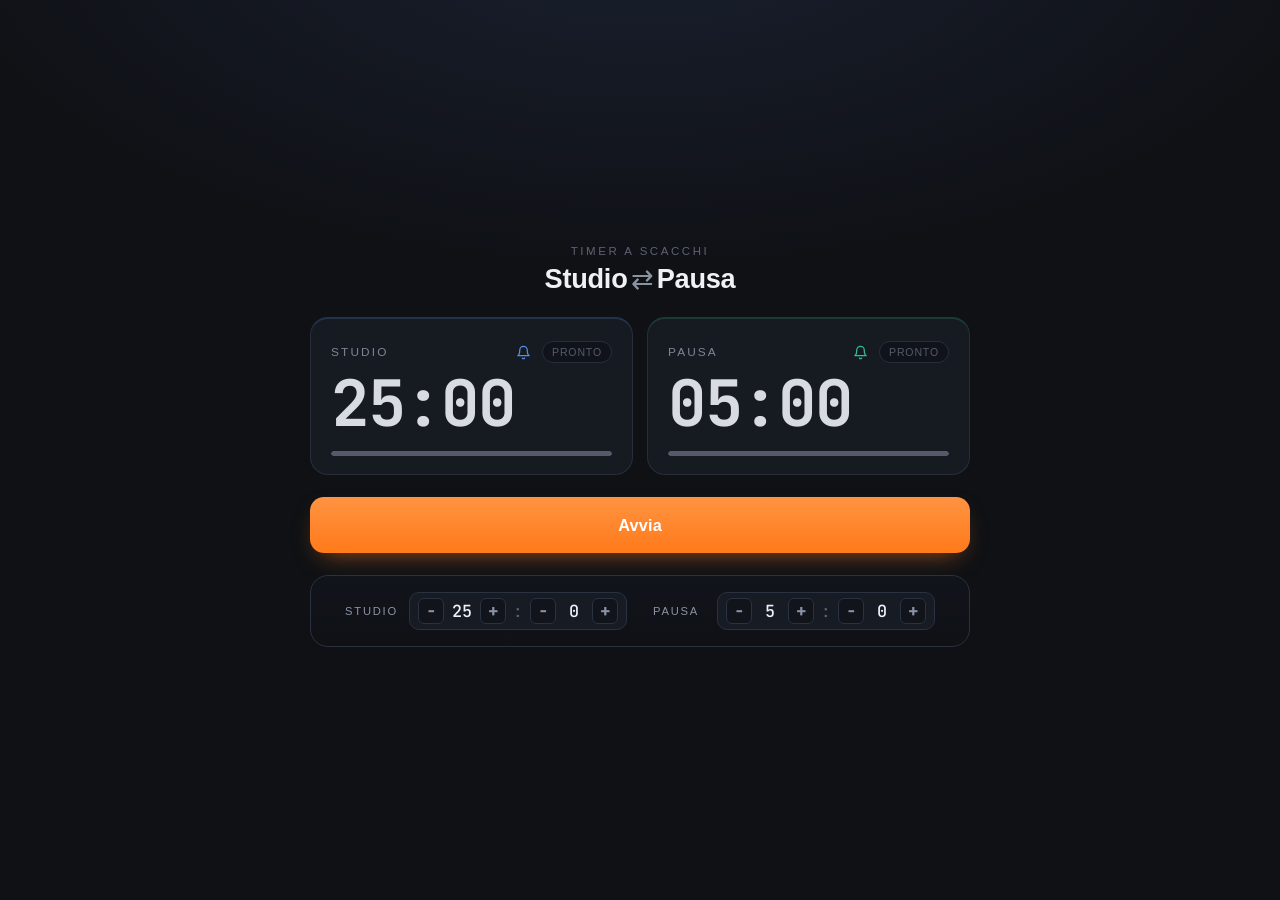
==== pomodoro-scacchi.html @ d4e9dc2d "Remove settings toggle button and related functionality from the Pomodoro timer" ====
<!DOCTYPE html>
<html lang="it">
<head>
<meta charset="UTF-8">
<meta name="viewport" content="width=device-width, initial-scale=1.0, viewport-fit=cover">
<title>Studio ⇄ Pausa — timer a scacchi</title>
<link rel="preconnect" href="https://fonts.googleapis.com">
<link rel="preconnect" href="https://fonts.gstatic.com" crossorigin>
<link href="https://fonts.googleapis.com/css2?family=JetBrains+Mono:wght@500;700&display=swap" rel="stylesheet">
<style>
  :root{
    --bg:#0f1115;
    --bg2:#11141b;
    --surface:#171b23;
    --surface-2:#1e2430;
    --line:#2a3140;
    --text:#eef1f6;
    --muted:#8b93a3;
    --faint:#5c6373;
    --study:#5b9dff;
    --study-glow:rgba(91,157,255,.30);
    --break:#33d39a;
    --break-glow:rgba(51,211,154,.28);
    --orange:#ff7a1a;
    --orange-2:#ff9342;
    --orange-press:#e5680a;
    --red:#ff4d52;
    --red-2:#ff7378;
    --radius:18px;
    --mono:"JetBrains Mono",ui-monospace,SFMono-Regular,Menlo,Consolas,monospace;
    --sans:-apple-system,BlinkMacSystemFont,"Segoe UI",Roboto,Helvetica,Arial,sans-serif;
  }

  *{box-sizing:border-box;}
  html,body{height:100%;}
  body{
    margin:0;
    font-family:var(--sans);
    color:var(--text);
    background:
      radial-gradient(1200px 600px at 50% -10%, #1a2030 0%, transparent 60%),
      var(--bg);
    -webkit-font-smoothing:antialiased;
    display:flex;
    justify-content:center;
    padding:max(20px,env(safe-area-inset-top)) 18px calc(28px + env(safe-area-inset-bottom));
  }

  .wrap{
    width:100%;
    max-width:660px;
    margin:auto;
    display:flex;
    flex-direction:column;
    gap:22px;
  }

  /* ---- header ---- */
  header{text-align:center;}
  .eyebrow{
    font-size:.72rem;
    letter-spacing:.22em;
    text-transform:uppercase;
    color:var(--faint);
    margin:0 0 6px;
  }
  h1{
    margin:0;
    font-size:clamp(1.35rem,5vw,1.7rem);
    font-weight:700;
    letter-spacing:-.01em;
  }
  h1 .swap{color:var(--muted);font-weight:500;padding:0 .12em;}

  /* ---- timer cards ---- */
  .cards{
    display:grid;
    grid-template-columns:repeat(auto-fit,minmax(225px,1fr));
    gap:14px;
  }
  .card{
    position:relative;
    background:var(--surface);
    border:1px solid var(--line);
    border-radius:var(--radius);
    padding:22px 20px 18px;
    overflow:hidden;
    transition:border-color .25s, background .25s, box-shadow .35s, opacity .25s, transform .25s;
  }
  .card .top{
    display:flex;
    align-items:center;
    justify-content:space-between;
    margin-bottom:8px;
  }
  .card .name{
    font-size:.74rem;
    letter-spacing:.18em;
    text-transform:uppercase;
    color:var(--muted);
  }
  .pill{
    font-size:.66rem;
    letter-spacing:.08em;
    text-transform:uppercase;
    padding:4px 9px;
    border-radius:999px;
    color:var(--faint);
    border:1px solid var(--line);
    background:var(--bg2);
    white-space:nowrap;
  }
  .time{
    font-family:var(--mono);
    font-weight:700;
    font-size:clamp(2.9rem,13vw,4rem);
    line-height:1;
    letter-spacing:-.02em;
    color:var(--text);
    font-variant-numeric:tabular-nums;
    transition:color .25s;
  }
  .bar{
    margin-top:16px;
    height:5px;
    border-radius:999px;
    background:var(--bg2);
    overflow:hidden;
  }
  .bar > i{
    display:block;
    height:100%;
    width:100%;
    border-radius:999px;
    background:var(--faint);
    transition:width .25s linear, background .25s;
  }

  /* study / break identity */
  .card[data-t="study"]{border-top:2px solid rgba(91,157,255,.22);}
  .card[data-t="break"]{border-top:2px solid rgba(51,211,154,.20);}
  .card[data-t="study"] .dot-c{background:var(--study);}
  .card[data-t="break"] .dot-c{background:var(--break);}

  /* active state */
  .card.active{background:var(--surface-2);}
  .card[data-t="study"].active{
    border-color:var(--study);
    box-shadow:0 0 0 1px var(--study), 0 14px 40px -12px var(--study-glow);
  }
  .card[data-t="break"].active{
    border-color:var(--break);
    box-shadow:0 0 0 1px var(--break), 0 14px 40px -12px var(--break-glow);
  }
  .card[data-t="study"].active .time{color:#bcd6ff;}
  .card[data-t="break"].active .time{color:#a9f0d6;}
  .card[data-t="study"].active .bar > i{background:var(--study);}
  .card[data-t="break"].active .bar > i{background:var(--break);}
  .card[data-t="study"].active .pill{color:#bcd6ff;border-color:var(--study);background:transparent;}
  .card[data-t="break"].active .pill{color:#a9f0d6;border-color:var(--break);background:transparent;}
  .card.active{animation:breathe 2.6s ease-in-out infinite;}
  @keyframes breathe{50%{transform:translateY(-2px);}}

  /* waiting (running, not active) */
  .card.waiting{opacity:.62;}
  .card.waiting .time{color:var(--muted);}

  /* finished / used up */
  .card.done{opacity:.5;filter:saturate(.4);}
  .card.done .time{color:var(--faint);}
  .card.done .pill{color:#ffb0b3;border-color:#5a2b2d;background:transparent;}
  .card.done .bar > i{background:var(--faint);}

  /* idle */
  .card.idle{opacity:.9;}

  /* ---- actions ---- */
  .actions{display:flex;flex-direction:column;gap:10px;}
  .btn{
    font-family:var(--sans);
    font-size:1.02rem;
    font-weight:600;
    border:0;
    border-radius:14px;
    min-height:56px;
    padding:0 20px;
    cursor:pointer;
    color:#fff;
    letter-spacing:.01em;
    transition:transform .06s, filter .15s, background .15s, opacity .15s;
    -webkit-tap-highlight-color:transparent;
  }
  .btn:active{transform:scale(.985);}
  .btn:focus-visible{outline:3px solid #ffffff8c;outline-offset:2px;}

  .btn.primary{
    background:linear-gradient(180deg,var(--orange-2),var(--orange));
    box-shadow:0 10px 26px -12px rgba(255,122,26,.7);
  }
  .btn.primary:hover{filter:brightness(1.05);}
  .btn.primary:active{background:var(--orange-press);}
  .btn.primary:disabled{
    cursor:not-allowed;
    background:var(--surface-2);
    color:var(--faint);
    box-shadow:none;
    border:1px solid var(--line);
  }

  .btn.stop{
    background:linear-gradient(180deg,var(--red-2),var(--red));
    box-shadow:0 10px 30px -10px rgba(255,77,82,.6);
    display:flex;align-items:center;justify-content:center;gap:9px;
    animation:alarm 1s ease-in-out infinite;
  }
  .btn.stop svg{width:20px;height:20px;flex:0 0 auto;}
  @keyframes alarm{50%{filter:brightness(1.18);transform:scale(1.012);}}

  .btn.ghost{
    background:transparent;
    color:var(--muted);
    border:1px solid var(--line);
    min-height:48px;
    font-weight:500;
  }
  .btn.ghost:hover{color:var(--text);border-color:var(--faint);}

  .hidden{display:none !important;}

  /* ---- settings ---- */
  .settings{
    display:flex;
    flex-wrap:wrap;
    gap:14px 26px;
    justify-content:center;
    align-items:center;
    padding:16px;
    border:1px solid var(--line);
    border-radius:var(--radius);
    background:linear-gradient(180deg,var(--bg2),transparent);
  }
  .set-group{display:flex;align-items:center;gap:10px;}
  .set-group .lbl{
    font-size:.7rem;letter-spacing:.16em;text-transform:uppercase;color:var(--muted);
    min-width:54px;
  }
  .timefield{
    display:flex;align-items:center;gap:6px;
    background:var(--surface);
    border:1px solid var(--line);
    border-radius:10px;
    padding:5px 8px;
  }
  .timefield .colon{color:var(--faint);font-family:var(--mono);padding:0 1px;}
  .stepper{display:flex;align-items:center;gap:5px;}
  .step-val{
    font-family:var(--mono);font-size:1.05rem;font-weight:500;
    color:var(--text);width:2.6ch;text-align:center;
    background:transparent;border:0;padding:0;
    -moz-appearance:textfield;appearance:textfield;
  }
  .step-val::-webkit-outer-spin-button,
  .step-val::-webkit-inner-spin-button{-webkit-appearance:none;margin:0;}
  .step-val:focus{outline:none;}
  .step-val:focus-visible{outline:2px solid #ffffff66;border-radius:4px;}
  .step-btn{
    font-family:var(--mono);font-size:1.1rem;font-weight:700;
    width:26px;height:26px;padding:0;
    border:1px solid var(--line);border-radius:6px;
    background:var(--bg2);color:var(--muted);
    cursor:pointer;display:flex;align-items:center;justify-content:center;
    line-height:1;transition:background .12s,color .12s;
    -webkit-tap-highlight-color:transparent;
  }
  .step-btn:hover:not(:disabled){background:var(--surface-2);color:var(--text);}
  .step-btn:active:not(:disabled){background:var(--line);}
  .step-btn:disabled{opacity:.35;cursor:not-allowed;}
  .settings.locked{opacity:.5;}
  .settings.locked .step-btn{pointer-events:none;}

  /* ---- sound icon button ---- */
  .sound-btn{
    background:none;border:0;padding:0;
    cursor:pointer;color:var(--study);
    width:22px;height:22px;
    display:flex;align-items:center;justify-content:center;
    flex:0 0 auto;
    -webkit-tap-highlight-color:transparent;
    transition:color .15s,opacity .15s;
  }
  .sound-btn:hover{opacity:.75;}
  .sound-btn svg{width:15px;height:15px;}
  .sound-btn.muted{color:var(--faint);}
  .sound-btn .icon-off{display:none;}
  .sound-btn.muted .icon-on{display:none;}
  .sound-btn.muted .icon-off{display:block;}
  .sound-btn.break-sound{color:var(--break);}
  .sound-btn.break-sound.muted{color:var(--faint);}

  /* ---- footnote ---- */
  .note{
    text-align:center;color:var(--faint);font-size:.8rem;line-height:1.55;
    margin:0;
  }
  .note b{color:var(--muted);font-weight:600;}

  /* ringing vignette */
  body::after{
    content:"";position:fixed;inset:0;pointer-events:none;
    box-shadow:inset 0 0 120px 12px rgba(255,77,82,0);
    transition:box-shadow .3s;z-index:5;
  }
  body.ringing::after{
    box-shadow:inset 0 0 120px 14px rgba(255,77,82,.22);
    animation:vig 1s ease-in-out infinite;
  }
  @keyframes vig{50%{box-shadow:inset 0 0 150px 18px rgba(255,77,82,.30);}}

  @media (prefers-reduced-motion: reduce){
    *{animation:none !important;}
    .btn:active{transform:none;}
  }
</style>
</head>
<body>
  <div class="wrap">
    <header>
      <p class="eyebrow">Timer a scacchi</p>
      <h1>Studio<span class="swap">⇄</span>Pausa</h1>
    </header>

    <section class="cards">
      <div class="card idle" data-t="study" id="cardStudy">
        <div class="top">
          <span class="name">Studio</span>
          <div style="display:flex;align-items:center;gap:8px;">
            <button class="sound-btn" id="studySoundBtn" type="button" aria-label="Suona quando finisce studio" title="Suona quando finisce studio">
              <svg class="icon-on" viewBox="0 0 24 24" fill="none" stroke="currentColor" stroke-width="2" stroke-linecap="round" stroke-linejoin="round" aria-hidden="true">
                <path d="M18 8A6 6 0 0 0 6 8c0 7-3 9-3 9h18s-3-2-3-9"/>
                <path d="M13.73 21a2 2 0 0 1-3.46 0"/>
              </svg>
              <svg class="icon-off" viewBox="0 0 24 24" fill="none" stroke="currentColor" stroke-width="2" stroke-linecap="round" stroke-linejoin="round" aria-hidden="true">
                <path d="M13.73 21a2 2 0 0 1-3.46 0"/>
                <path d="M18.63 13A17.89 17.89 0 0 1 18 8"/>
                <path d="M6.26 6.26A5.86 5.86 0 0 0 6 8c0 7-3 9-3 9h14"/>
                <path d="M18 8a6 6 0 0 0-9.33-5"/>
                <line x1="1" y1="1" x2="23" y2="23"/>
              </svg>
            </button>
            <span class="pill" id="pillStudy">pronto</span>
          </div>
        </div>
        <div class="time" id="timeStudy">25:00</div>
        <div class="bar"><i id="barStudy"></i></div>
      </div>

      <div class="card idle" data-t="break" id="cardBreak">
        <div class="top">
          <span class="name">Pausa</span>
          <div style="display:flex;align-items:center;gap:8px;">
            <button class="sound-btn break-sound" id="breakSoundBtn" type="button" aria-label="Suona quando finisce pausa" title="Suona quando finisce pausa">
              <svg class="icon-on" viewBox="0 0 24 24" fill="none" stroke="currentColor" stroke-width="2" stroke-linecap="round" stroke-linejoin="round" aria-hidden="true">
                <path d="M18 8A6 6 0 0 0 6 8c0 7-3 9-3 9h18s-3-2-3-9"/>
                <path d="M13.73 21a2 2 0 0 1-3.46 0"/>
              </svg>
              <svg class="icon-off" viewBox="0 0 24 24" fill="none" stroke="currentColor" stroke-width="2" stroke-linecap="round" stroke-linejoin="round" aria-hidden="true">
                <path d="M13.73 21a2 2 0 0 1-3.46 0"/>
                <path d="M18.63 13A17.89 17.89 0 0 1 18 8"/>
                <path d="M6.26 6.26A5.86 5.86 0 0 0 6 8c0 7-3 9-3 9h14"/>
                <path d="M18 8a6 6 0 0 0-9.33-5"/>
                <line x1="1" y1="1" x2="23" y2="23"/>
              </svg>
            </button>
            <span class="pill" id="pillBreak">pronto</span>
          </div>
        </div>
        <div class="time" id="timeBreak">05:00</div>
        <div class="bar"><i id="barBreak"></i></div>
      </div>
    </section>

    <div class="actions">
      <button class="btn stop hidden" id="stopBtn" type="button">
        <svg viewBox="0 0 24 24" fill="none" stroke="currentColor" stroke-width="2" stroke-linecap="round" stroke-linejoin="round" aria-hidden="true">
          <path d="M3 3l18 18"/><path d="M18.5 14.5V11a6.5 6.5 0 0 0-9.2-5.9"/><path d="M6 8.2V11c0 3-1.5 4.2-2 5h11.5"/><path d="M10.3 21a2 2 0 0 0 3.4 0"/>
        </svg>
        Ferma suono
      </button>
      <button class="btn primary" id="mainBtn" type="button">Avvia</button>
      <button class="btn ghost hidden" id="resetBtn" type="button">Reset</button>
    </div>

    <div class="settings" id="settings">
      <div class="set-group">
        <span class="lbl">Studio</span>
        <div class="timefield">
          <div class="stepper">
            <button class="step-btn" id="studyMinDec" type="button" aria-label="Diminuisci minuti studio">−</button>
            <input class="step-val" id="studyMinVal" type="number" inputmode="numeric" min="0" max="999" value="25" aria-label="Minuti studio">
            <button class="step-btn" id="studyMinInc" type="button" aria-label="Aumenta minuti studio">+</button>
          </div>
          <span class="colon">:</span>
          <div class="stepper">
            <button class="step-btn" id="studySecDec" type="button" aria-label="Diminuisci secondi studio">−</button>
            <input class="step-val" id="studySecVal" type="number" inputmode="numeric" min="0" max="59" value="0" aria-label="Secondi studio">
            <button class="step-btn" id="studySecInc" type="button" aria-label="Aumenta secondi studio">+</button>
          </div>
        </div>
      </div>
      <div class="set-group">
        <span class="lbl">Pausa</span>
        <div class="timefield">
          <div class="stepper">
            <button class="step-btn" id="breakMinDec" type="button" aria-label="Diminuisci minuti pausa">−</button>
            <input class="step-val" id="breakMinVal" type="number" inputmode="numeric" min="0" max="999" value="5" aria-label="Minuti pausa">
            <button class="step-btn" id="breakMinInc" type="button" aria-label="Aumenta minuti pausa">+</button>
          </div>
          <span class="colon">:</span>
          <div class="stepper">
            <button class="step-btn" id="breakSecDec" type="button" aria-label="Diminuisci secondi pausa">−</button>
            <input class="step-val" id="breakSecVal" type="number" inputmode="numeric" min="0" max="59" value="0" aria-label="Secondi pausa">
            <button class="step-btn" id="breakSecInc" type="button" aria-label="Aumenta secondi pausa">+</button>
          </div>
        </div>
      </div>
    </div>

  </div>

<script>
(function(){
  "use strict";

  // ---------- elements ----------
  const $ = id => document.getElementById(id);
  const cardStudy=$("cardStudy"), cardBreak=$("cardBreak");
  const timeStudy=$("timeStudy"), timeBreak=$("timeBreak");
  const pillStudy=$("pillStudy"), pillBreak=$("pillBreak");
  const barStudy=$("barStudy"), barBreak=$("barBreak");
  const mainBtn=$("mainBtn"), stopBtn=$("stopBtn"), resetBtn=$("resetBtn");
  const studySoundBtn=$("studySoundBtn"), breakSoundBtn=$("breakSoundBtn");
  const settings=$("settings");
  const studyMinVal=$("studyMinVal"), studySecVal=$("studySecVal");
  const breakMinVal=$("breakMinVal"), breakSecVal=$("breakSecVal");
  const studyMinDec=$("studyMinDec"), studyMinInc=$("studyMinInc");
  const studySecDec=$("studySecDec"), studySecInc=$("studySecInc");
  const breakMinDec=$("breakMinDec"), breakMinInc=$("breakMinInc");
  const breakSecDec=$("breakSecDec"), breakSecInc=$("breakSecInc");
  const stepBtns=[studyMinDec,studyMinInc,studySecDec,studySecInc,
                  breakMinDec,breakMinInc,breakSecDec,breakSecInc];

  // ---------- stepper state ----------
  let sMin=25, sSec=0, bMin=5, bSec=0;
  let studySoundEnabled=true, breakSoundEnabled=true;

  // ---------- state ----------
  let phase="idle";          // "idle" | "running"
  let active="study";        // "study" | "break"
  let studyTotal=1500, breakTotal=300;
  let studyRem=1500, breakRem=300;
  let studyDone=false, breakDone=false;
  let ringing=false;
  let lastTs=0, loopId=null;

  // ---------- helpers ----------
  function fmt(sec){
    sec=Math.max(0,Math.ceil(sec));
    const m=Math.floor(sec/60), s=sec%60;
    return String(m).padStart(2,"0")+":"+String(s).padStart(2,"0");
  }
  function fmtN(n,pad){ return String(n).padStart(pad,"0"); }
  function clamp(v,min,max){ v=parseInt(v,10); return isNaN(v)?min:Math.max(min,Math.min(max,v)); }
  function readInputs(){
    studyTotal=Math.max(1, sMin*60+sSec);
    breakTotal=Math.max(1, bMin*60+bSec);
  }
  function stepVal(cur,delta,min,max){ return Math.max(min,Math.min(max,cur+delta)); }
  function applyStep(){
    readInputs();
    if(phase==="idle"){
      studyRem=studyTotal; breakRem=breakTotal;
    }
    renderSteppers();
    render();
  }
  function renderSteppers(){
    studyMinVal.value=sMin;
    studySecVal.value=sSec;
    breakMinVal.value=bMin;
    breakSecVal.value=bSec;
  }

  // ---------- audio (melodic chime) ----------
  const NOTES=[523.25,659.25,783.99,1046.5]; // C5 E5 G5 C6 – major arpeggio
  const NOTE_SPACING=0.34;   // seconds between note onsets
  const PHRASE_INTERVAL=3200; // ms between phrase starts
  let actx=null, melodyTimer=null;

  function ensureCtx(){
    if(!actx) actx=new (window.AudioContext||window.webkitAudioContext)();
    if(actx.state==="suspended") actx.resume();
  }
  function playNote(freq,startTime){
    const osc=actx.createOscillator(), gain=actx.createGain();
    osc.type="sine";
    osc.frequency.value=freq;
    const t=startTime;
    gain.gain.setValueAtTime(0.001,t);
    gain.gain.exponentialRampToValueAtTime(0.20,t+0.012);
    gain.gain.exponentialRampToValueAtTime(0.001,t+1.1);
    osc.connect(gain); gain.connect(actx.destination);
    osc.start(t); osc.stop(t+1.15);
  }
  function playPhrase(){
    if(!actx) return;
    const now=actx.currentTime+0.02;
    NOTES.forEach((freq,i)=>playNote(freq,now+i*NOTE_SPACING));
  }
  function startSound(){
    ensureCtx();
    if(ringing) return;
    ringing=true;
    playPhrase();
    melodyTimer=setInterval(playPhrase,PHRASE_INTERVAL);
    render();
  }
  function stopSound(){
    ringing=false;
    if(melodyTimer){ clearInterval(melodyTimer); melodyTimer=null; }
    render();
  }

  // ---------- core loop ----------
  function ensureLoop(){ if(loopId==null) loopId=setInterval(tick,200); }
  function tick(){
    if(phase!=="running") return;
    const now=performance.now();
    const dt=(now-lastTs)/1000;
    lastTs=now;
    if(active==="study"){
      studyRem=Math.max(0,studyRem-dt);
      if(studyRem<=0 && !studyDone) return finish("study");
    }else{
      breakRem=Math.max(0,breakRem-dt);
      if(breakRem<=0 && !breakDone) return finish("break");
    }
    render();
  }

  function finish(which){
    // RULE: study finishes but pause still has time ->
    // do NOT switch to pause. Reset study and bank one pause block onto pause remaining.
    if(which==="study" && breakRem>0 && !breakDone){
      studyRem=studyTotal;
      studyDone=false;
      breakRem=breakRem+breakTotal;
      active="study";
      lastTs=performance.now();
      if(studySoundEnabled) startSound();
      render();
      return;
    }

    if(which==="study") studyDone=true; else breakDone=true;
    if(which==="break" && breakSoundEnabled) startSound();
    if(which==="study" && studySoundEnabled) startSound();
    if(studyDone && breakDone){
      // both used up -> reset whole session, study runs again
      studyRem=studyTotal; breakRem=breakTotal;
      studyDone=false; breakDone=false;
      active="study";
    }else{
      // hand over to the other timer automatically
      active = (which==="study") ? "break" : "study";
    }
    lastTs=performance.now();
    render();
  }

  // ---------- actions ----------
  function startSession(){
    readInputs();
    studyRem=studyTotal; breakRem=breakTotal;
    studyDone=false; breakDone=false;
    active="study"; phase="running";
    lastTs=performance.now();
    ensureLoop();
    render();
  }
  function switchActive(){
    if(phase!=="running") return;
    if(active==="study" && breakDone) return;   // can't go to a used-up timer
    if(active==="break" && studyDone) return;
    active = (active==="study") ? "break" : "study";
    lastTs=performance.now();
    render();
  }
  function resetAll(){
    phase="idle";
    stopSound();
    readInputs();
    studyRem=studyTotal; breakRem=breakTotal;
    studyDone=false; breakDone=false;
    active="study";
    render();
  }

  // ---------- render ----------
  function cardClass(card,t){
    const isActive = phase==="running" && active===t;
    const isDone   = (t==="study") ? studyDone : breakDone;
    card.classList.toggle("active", isActive);
    card.classList.toggle("done",  isDone && !isActive);
    card.classList.toggle("waiting", phase==="running" && !isActive && !isDone);
    card.classList.toggle("idle", phase==="idle");
  }
  function pillText(t){
    const isActive = phase==="running" && active===t;
    const isDone   = (t==="study") ? studyDone : breakDone;
    if(phase==="idle") return "pronto";
    if(isDone) return "esaurito";
    if(isActive) return "in corso";
    return "in attesa";
  }
  function render(){
    timeStudy.textContent=fmt(studyRem);
    timeBreak.textContent=fmt(breakRem);

    cardClass(cardStudy,"study"); cardClass(cardBreak,"break");
    pillStudy.textContent=pillText("study");
    pillBreak.textContent=pillText("break");

    barStudy.style.width=(studyTotal>0? Math.max(0,Math.min(1,studyRem/studyTotal)):0)*100+"%";
    barBreak.style.width=(breakTotal>0? Math.max(0,Math.min(1,breakRem/breakTotal)):0)*100+"%";

    if(phase==="idle"){
      mainBtn.textContent="Avvia"; mainBtn.disabled=false;
    }else if(active==="study"){
      mainBtn.textContent="Passa a pausa"; mainBtn.disabled=breakDone;
    }else{
      mainBtn.textContent="Riprendi studio"; mainBtn.disabled=studyDone;
    }

    stopBtn.classList.toggle("hidden", !ringing);
    resetBtn.classList.toggle("hidden", phase!=="running");

    const locked = phase==="running";
    settings.classList.toggle("locked", locked);
    stepBtns.forEach(el=>el.disabled=locked);
    [studyMinVal,studySecVal,breakMinVal,breakSecVal].forEach(el=>el.disabled=locked);

    document.body.classList.toggle("ringing", ringing);
  }

  // ---------- wiring ----------
  mainBtn.addEventListener("click", ()=>{
    ensureCtx();                          // unlock audio on user gesture
    if(phase==="idle") startSession(); else switchActive();
  });
  stopBtn.addEventListener("click", ()=>{ ensureCtx(); stopSound(); });
  resetBtn.addEventListener("click", ()=>{ ensureCtx(); resetAll(); });

  studyMinDec.addEventListener("click",()=>{ sMin=stepVal(sMin,-1,0,999); applyStep(); });
  studyMinInc.addEventListener("click",()=>{ sMin=stepVal(sMin,+1,0,999); applyStep(); });
  studySecDec.addEventListener("click",()=>{ sSec=stepVal(sSec,-1,0,59); applyStep(); });
  studySecInc.addEventListener("click",()=>{ sSec=stepVal(sSec,+1,0,59); applyStep(); });
  breakMinDec.addEventListener("click",()=>{ bMin=stepVal(bMin,-1,0,999); applyStep(); });
  breakMinInc.addEventListener("click",()=>{ bMin=stepVal(bMin,+1,0,999); applyStep(); });
  breakSecDec.addEventListener("click",()=>{ bSec=stepVal(bSec,-1,0,59); applyStep(); });
  breakSecInc.addEventListener("click",()=>{ bSec=stepVal(bSec,+1,0,59); applyStep(); });

  studyMinVal.addEventListener("input",()=>{ sMin=clamp(studyMinVal.value,0,999); applyStep(); });
  studySecVal.addEventListener("input",()=>{ sSec=clamp(studySecVal.value,0,59);  applyStep(); });
  breakMinVal.addEventListener("input",()=>{ bMin=clamp(breakMinVal.value,0,999); applyStep(); });
  breakSecVal.addEventListener("input",()=>{ bSec=clamp(breakSecVal.value,0,59);  applyStep(); });

  [studyMinVal,studySecVal,breakMinVal,breakSecVal].forEach(el=>{
    el.addEventListener("blur",()=>{ renderSteppers(); });
  });

  studySoundBtn.addEventListener("click", ()=>{
    studySoundEnabled=!studySoundEnabled;
    studySoundBtn.classList.toggle("muted",!studySoundEnabled);
  });
  breakSoundBtn.addEventListener("click", ()=>{
    breakSoundEnabled=!breakSoundEnabled;
    breakSoundBtn.classList.toggle("muted",!breakSoundEnabled);
  });

  document.addEventListener("visibilitychange", ()=>{ if(!document.hidden && ringing) ensureCtx(); });

  readInputs();
  studyRem=studyTotal; breakRem=breakTotal;
  renderSteppers();
  render();
})();
</script>
</body>
</html>
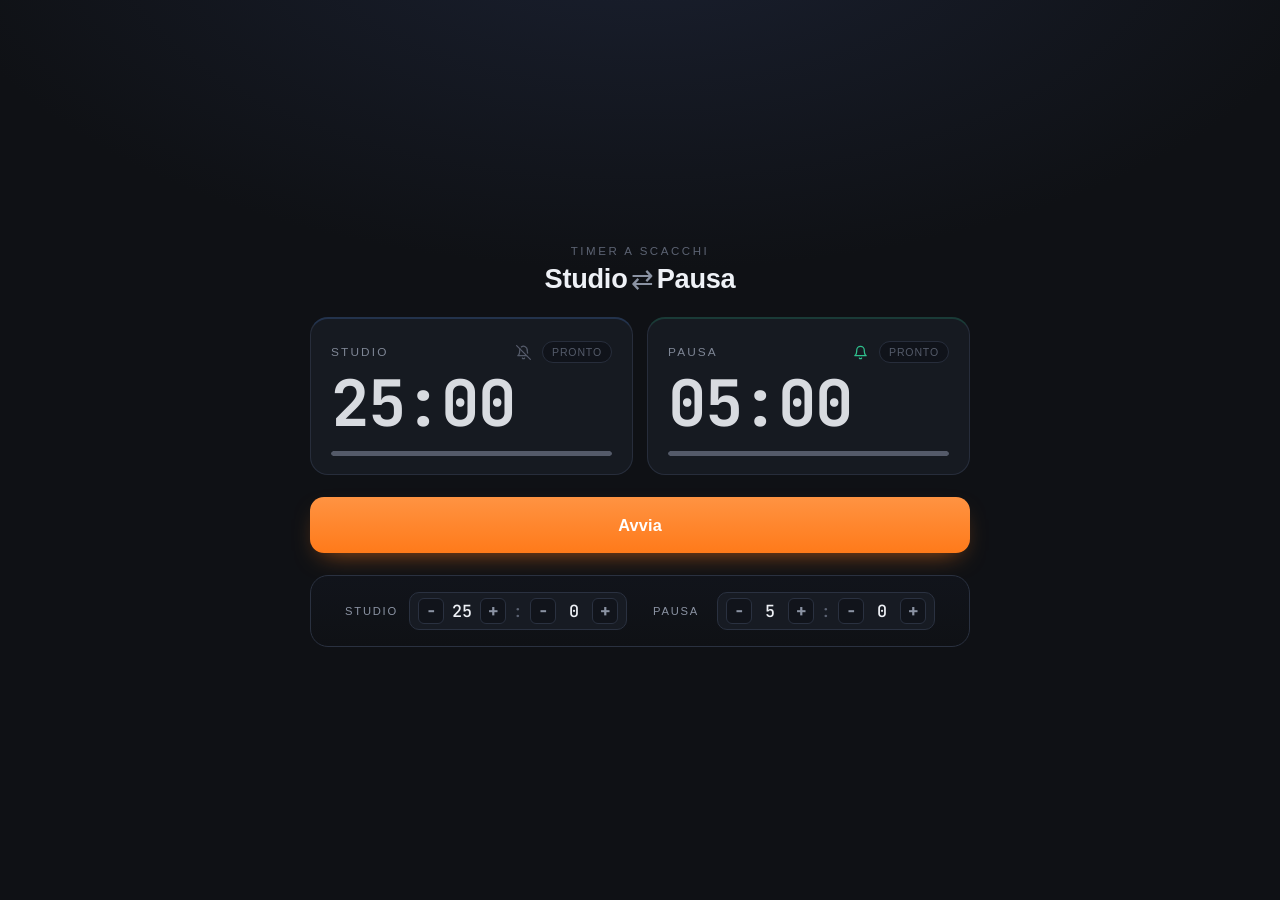
==== commit 9c11b701: "Update study sound button to start muted by default" ====
--- a/pomodoro-scacchi.html
+++ b/pomodoro-scacchi.html
@@ -334,7 +334,7 @@
         <div class="top">
           <span class="name">Studio</span>
           <div style="display:flex;align-items:center;gap:8px;">
-            <button class="sound-btn" id="studySoundBtn" type="button" aria-label="Suona quando finisce studio" title="Suona quando finisce studio">
+            <button class="sound-btn muted" id="studySoundBtn" type="button" aria-label="Suona quando finisce studio" title="Suona quando finisce studio">
               <svg class="icon-on" viewBox="0 0 24 24" fill="none" stroke="currentColor" stroke-width="2" stroke-linecap="round" stroke-linejoin="round" aria-hidden="true">
                 <path d="M18 8A6 6 0 0 0 6 8c0 7-3 9-3 9h18s-3-2-3-9"/>
                 <path d="M13.73 21a2 2 0 0 1-3.46 0"/>
@@ -451,7 +451,7 @@
 
   // ---------- stepper state ----------
   let sMin=25, sSec=0, bMin=5, bSec=0;
-  let studySoundEnabled=true, breakSoundEnabled=true;
+  let studySoundEnabled=false, breakSoundEnabled=true;
 
   // ---------- state ----------
   let phase="idle";          // "idle" | "running"
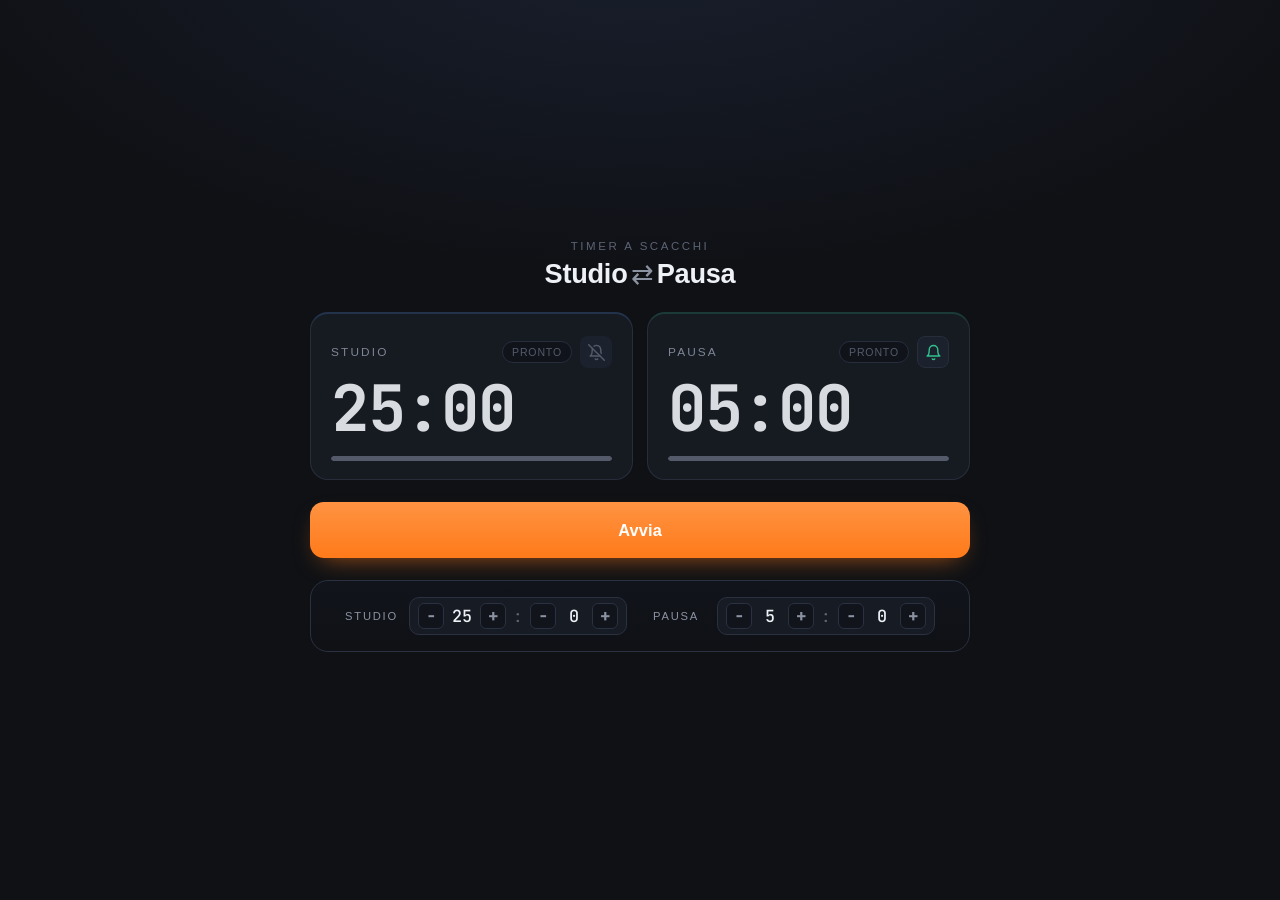
==== commit 70ab8fed: "Style updates for sound button: enhance appearance and interaction feedback" ====
--- a/pomodoro-scacchi.html
+++ b/pomodoro-scacchi.html
@@ -280,17 +280,21 @@
 
   /* ---- sound icon button ---- */
   .sound-btn{
-    background:none;border:0;padding:0;
+    background:var(--surface-2);
+    border:1px solid var(--line);
+    border-radius:8px;
+    padding:0;
     cursor:pointer;color:var(--study);
-    width:22px;height:22px;
+    width:32px;height:32px;
     display:flex;align-items:center;justify-content:center;
     flex:0 0 auto;
     -webkit-tap-highlight-color:transparent;
-    transition:color .15s,opacity .15s;
-  }
-  .sound-btn:hover{opacity:.75;}
-  .sound-btn svg{width:15px;height:15px;}
-  .sound-btn.muted{color:var(--faint);}
+    transition:color .15s,background .15s,border-color .15s,box-shadow .15s;
+  }
+  .sound-btn:hover{background:var(--line);border-color:var(--faint);}
+  .sound-btn:active{transform:scale(.93);}
+  .sound-btn svg{width:17px;height:17px;}
+  .sound-btn.muted{color:var(--faint);border-color:transparent;}
   .sound-btn .icon-off{display:none;}
   .sound-btn.muted .icon-on{display:none;}
   .sound-btn.muted .icon-off{display:block;}
@@ -334,6 +338,7 @@
         <div class="top">
           <span class="name">Studio</span>
           <div style="display:flex;align-items:center;gap:8px;">
+            <span class="pill" id="pillStudy">pronto</span>
             <button class="sound-btn muted" id="studySoundBtn" type="button" aria-label="Suona quando finisce studio" title="Suona quando finisce studio">
               <svg class="icon-on" viewBox="0 0 24 24" fill="none" stroke="currentColor" stroke-width="2" stroke-linecap="round" stroke-linejoin="round" aria-hidden="true">
                 <path d="M18 8A6 6 0 0 0 6 8c0 7-3 9-3 9h18s-3-2-3-9"/>
@@ -347,7 +352,6 @@
                 <line x1="1" y1="1" x2="23" y2="23"/>
               </svg>
             </button>
-            <span class="pill" id="pillStudy">pronto</span>
           </div>
         </div>
         <div class="time" id="timeStudy">25:00</div>
@@ -358,6 +362,7 @@
         <div class="top">
           <span class="name">Pausa</span>
           <div style="display:flex;align-items:center;gap:8px;">
+            <span class="pill" id="pillBreak">pronto</span>
             <button class="sound-btn break-sound" id="breakSoundBtn" type="button" aria-label="Suona quando finisce pausa" title="Suona quando finisce pausa">
               <svg class="icon-on" viewBox="0 0 24 24" fill="none" stroke="currentColor" stroke-width="2" stroke-linecap="round" stroke-linejoin="round" aria-hidden="true">
                 <path d="M18 8A6 6 0 0 0 6 8c0 7-3 9-3 9h18s-3-2-3-9"/>
@@ -371,7 +376,6 @@
                 <line x1="1" y1="1" x2="23" y2="23"/>
               </svg>
             </button>
-            <span class="pill" id="pillBreak">pronto</span>
           </div>
         </div>
         <div class="time" id="timeBreak">05:00</div>
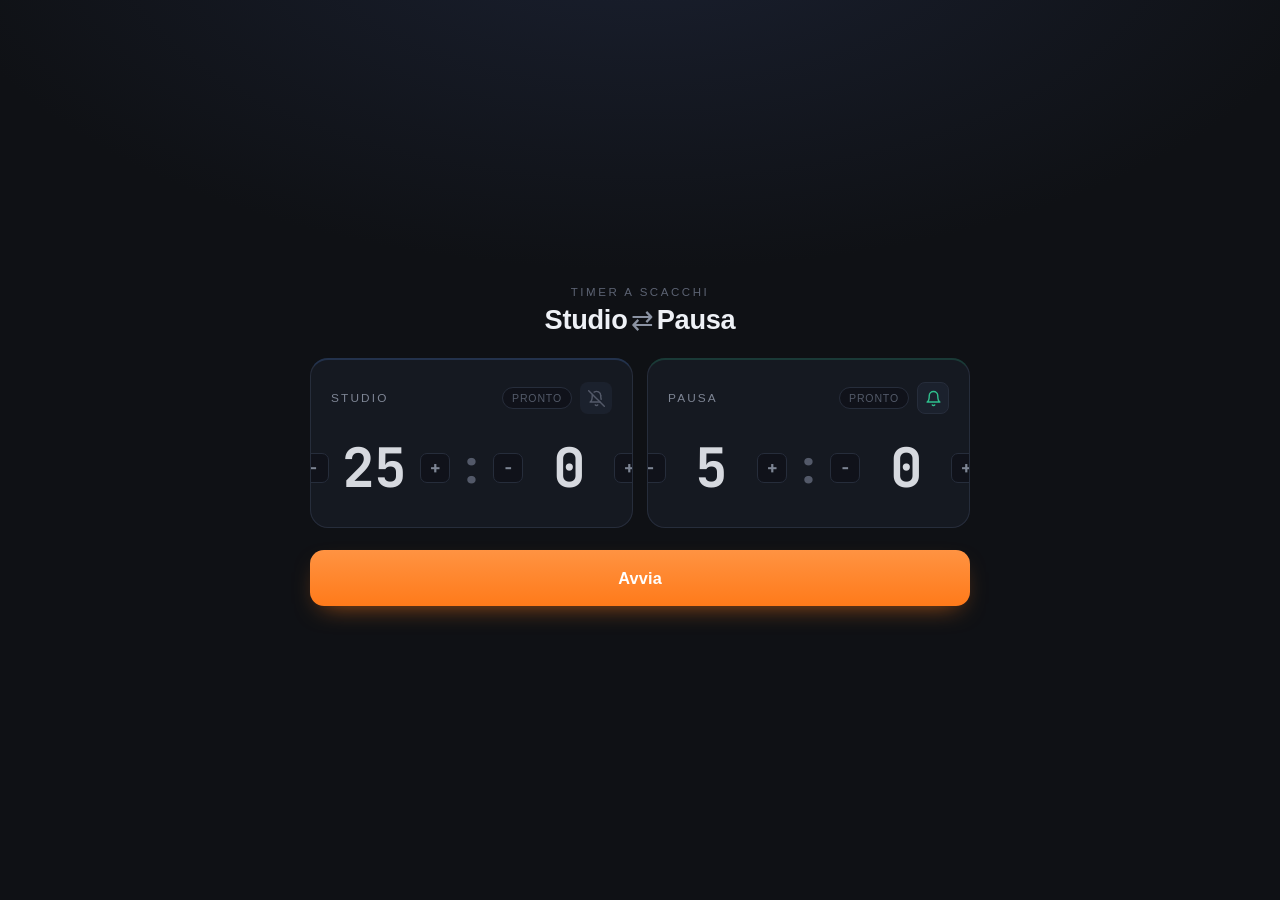
==== commit 874c4b4c: "Refactor timer settings: replace settings panel with card editors for study and break durations" ====
--- a/pomodoro-scacchi.html
+++ b/pomodoro-scacchi.html
@@ -227,56 +227,39 @@
 
   .hidden{display:none !important;}
 
-  /* ---- settings ---- */
-  .settings{
-    display:flex;
-    flex-wrap:wrap;
-    gap:14px 26px;
-    justify-content:center;
-    align-items:center;
-    padding:16px;
-    border:1px solid var(--line);
-    border-radius:var(--radius);
-    background:linear-gradient(180deg,var(--bg2),transparent);
-  }
-  .set-group{display:flex;align-items:center;gap:10px;}
-  .set-group .lbl{
-    font-size:.7rem;letter-spacing:.16em;text-transform:uppercase;color:var(--muted);
-    min-width:54px;
-  }
-  .timefield{
-    display:flex;align-items:center;gap:6px;
-    background:var(--surface);
-    border:1px solid var(--line);
-    border-radius:10px;
-    padding:5px 8px;
-  }
-  .timefield .colon{color:var(--faint);font-family:var(--mono);padding:0 1px;}
-  .stepper{display:flex;align-items:center;gap:5px;}
-  .step-val{
-    font-family:var(--mono);font-size:1.05rem;font-weight:500;
-    color:var(--text);width:2.6ch;text-align:center;
-    background:transparent;border:0;padding:0;
-    -moz-appearance:textfield;appearance:textfield;
-  }
-  .step-val::-webkit-outer-spin-button,
-  .step-val::-webkit-inner-spin-button{-webkit-appearance:none;margin:0;}
-  .step-val:focus{outline:none;}
-  .step-val:focus-visible{outline:2px solid #ffffff66;border-radius:4px;}
+  /* ---- card editor (stato idle) ---- */
+  .stepper{display:flex;align-items:center;gap:6px;}
   .step-btn{
     font-family:var(--mono);font-size:1.1rem;font-weight:700;
-    width:26px;height:26px;padding:0;
-    border:1px solid var(--line);border-radius:6px;
+    width:30px;height:30px;padding:0;
+    border:1px solid var(--line);border-radius:7px;
     background:var(--bg2);color:var(--muted);
     cursor:pointer;display:flex;align-items:center;justify-content:center;
     line-height:1;transition:background .12s,color .12s;
-    -webkit-tap-highlight-color:transparent;
-  }
-  .step-btn:hover:not(:disabled){background:var(--surface-2);color:var(--text);}
-  .step-btn:active:not(:disabled){background:var(--line);}
-  .step-btn:disabled{opacity:.35;cursor:not-allowed;}
-  .settings.locked{opacity:.5;}
-  .settings.locked .step-btn{pointer-events:none;}
+    -webkit-tap-highlight-color:transparent;flex:0 0 auto;
+  }
+  .step-btn:hover{background:var(--surface-2);color:var(--text);}
+  .step-btn:active{background:var(--line);}
+  .card-editor{
+    display:flex;align-items:center;justify-content:center;
+    gap:8px;padding:10px 0 6px;
+  }
+  .card-editor .colon{
+    font-family:var(--mono);font-size:clamp(2rem,9vw,2.8rem);
+    font-weight:700;color:var(--faint);line-height:1;
+  }
+  .card-editor .step-val{
+    font-family:var(--mono);font-size:clamp(2.4rem,11vw,3.4rem);
+    font-weight:700;color:var(--text);
+    width:2.4ch;text-align:center;
+    background:transparent;border:0;padding:0;
+    -moz-appearance:textfield;appearance:textfield;
+    letter-spacing:-.02em;font-variant-numeric:tabular-nums;line-height:1;
+  }
+  .card-editor .step-val::-webkit-outer-spin-button,
+  .card-editor .step-val::-webkit-inner-spin-button{-webkit-appearance:none;margin:0;}
+  .card-editor .step-val:focus{outline:none;}
+  .card-editor .step-val:focus-visible{outline:2px solid #ffffff66;border-radius:4px;}
 
   /* ---- sound icon button ---- */
   .sound-btn{
@@ -354,8 +337,21 @@
             </button>
           </div>
         </div>
-        <div class="time" id="timeStudy">25:00</div>
-        <div class="bar"><i id="barStudy"></i></div>
+        <div class="card-editor" id="studyEditor">
+          <div class="stepper">
+            <button class="step-btn" id="studyMinDec" type="button" aria-label="Diminuisci minuti studio">−</button>
+            <input class="step-val" id="studyMinVal" type="number" inputmode="numeric" min="0" max="999" value="25" aria-label="Minuti studio">
+            <button class="step-btn" id="studyMinInc" type="button" aria-label="Aumenta minuti studio">+</button>
+          </div>
+          <span class="colon">:</span>
+          <div class="stepper">
+            <button class="step-btn" id="studySecDec" type="button" aria-label="Diminuisci secondi studio">−</button>
+            <input class="step-val" id="studySecVal" type="number" inputmode="numeric" min="0" max="59" value="0" aria-label="Secondi studio">
+            <button class="step-btn" id="studySecInc" type="button" aria-label="Aumenta secondi studio">+</button>
+          </div>
+        </div>
+        <div class="time hidden" id="timeStudy">25:00</div>
+        <div class="bar hidden" id="barWrapStudy"><i id="barStudy"></i></div>
       </div>
 
       <div class="card idle" data-t="break" id="cardBreak">
@@ -378,42 +374,7 @@
             </button>
           </div>
         </div>
-        <div class="time" id="timeBreak">05:00</div>
-        <div class="bar"><i id="barBreak"></i></div>
-      </div>
-    </section>
-
-    <div class="actions">
-      <button class="btn stop hidden" id="stopBtn" type="button">
-        <svg viewBox="0 0 24 24" fill="none" stroke="currentColor" stroke-width="2" stroke-linecap="round" stroke-linejoin="round" aria-hidden="true">
-          <path d="M3 3l18 18"/><path d="M18.5 14.5V11a6.5 6.5 0 0 0-9.2-5.9"/><path d="M6 8.2V11c0 3-1.5 4.2-2 5h11.5"/><path d="M10.3 21a2 2 0 0 0 3.4 0"/>
-        </svg>
-        Ferma suono
-      </button>
-      <button class="btn primary" id="mainBtn" type="button">Avvia</button>
-      <button class="btn ghost hidden" id="resetBtn" type="button">Reset</button>
-    </div>
-
-    <div class="settings" id="settings">
-      <div class="set-group">
-        <span class="lbl">Studio</span>
-        <div class="timefield">
-          <div class="stepper">
-            <button class="step-btn" id="studyMinDec" type="button" aria-label="Diminuisci minuti studio">−</button>
-            <input class="step-val" id="studyMinVal" type="number" inputmode="numeric" min="0" max="999" value="25" aria-label="Minuti studio">
-            <button class="step-btn" id="studyMinInc" type="button" aria-label="Aumenta minuti studio">+</button>
-          </div>
-          <span class="colon">:</span>
-          <div class="stepper">
-            <button class="step-btn" id="studySecDec" type="button" aria-label="Diminuisci secondi studio">−</button>
-            <input class="step-val" id="studySecVal" type="number" inputmode="numeric" min="0" max="59" value="0" aria-label="Secondi studio">
-            <button class="step-btn" id="studySecInc" type="button" aria-label="Aumenta secondi studio">+</button>
-          </div>
-        </div>
-      </div>
-      <div class="set-group">
-        <span class="lbl">Pausa</span>
-        <div class="timefield">
+        <div class="card-editor" id="breakEditor">
           <div class="stepper">
             <button class="step-btn" id="breakMinDec" type="button" aria-label="Diminuisci minuti pausa">−</button>
             <input class="step-val" id="breakMinVal" type="number" inputmode="numeric" min="0" max="999" value="5" aria-label="Minuti pausa">
@@ -426,8 +387,22 @@
             <button class="step-btn" id="breakSecInc" type="button" aria-label="Aumenta secondi pausa">+</button>
           </div>
         </div>
+        <div class="time hidden" id="timeBreak">05:00</div>
+        <div class="bar hidden" id="barWrapBreak"><i id="barBreak"></i></div>
       </div>
+    </section>
+
+    <div class="actions">
+      <button class="btn stop hidden" id="stopBtn" type="button">
+        <svg viewBox="0 0 24 24" fill="none" stroke="currentColor" stroke-width="2" stroke-linecap="round" stroke-linejoin="round" aria-hidden="true">
+          <path d="M3 3l18 18"/><path d="M18.5 14.5V11a6.5 6.5 0 0 0-9.2-5.9"/><path d="M6 8.2V11c0 3-1.5 4.2-2 5h11.5"/><path d="M10.3 21a2 2 0 0 0 3.4 0"/>
+        </svg>
+        Ferma suono
+      </button>
+      <button class="btn primary" id="mainBtn" type="button">Avvia</button>
+      <button class="btn ghost hidden" id="resetBtn" type="button">Reset</button>
     </div>
+
 
   </div>
 
@@ -443,15 +418,14 @@
   const barStudy=$("barStudy"), barBreak=$("barBreak");
   const mainBtn=$("mainBtn"), stopBtn=$("stopBtn"), resetBtn=$("resetBtn");
   const studySoundBtn=$("studySoundBtn"), breakSoundBtn=$("breakSoundBtn");
-  const settings=$("settings");
+  const studyEditor=$("studyEditor"), breakEditor=$("breakEditor");
+  const barWrapStudy=$("barWrapStudy"), barWrapBreak=$("barWrapBreak");
   const studyMinVal=$("studyMinVal"), studySecVal=$("studySecVal");
   const breakMinVal=$("breakMinVal"), breakSecVal=$("breakSecVal");
   const studyMinDec=$("studyMinDec"), studyMinInc=$("studyMinInc");
   const studySecDec=$("studySecDec"), studySecInc=$("studySecInc");
   const breakMinDec=$("breakMinDec"), breakMinInc=$("breakMinInc");
   const breakSecDec=$("breakSecDec"), breakSecInc=$("breakSecInc");
-  const stepBtns=[studyMinDec,studyMinInc,studySecDec,studySecInc,
-                  breakMinDec,breakMinInc,breakSecDec,breakSecInc];
 
   // ---------- stepper state ----------
   let sMin=25, sSec=0, bMin=5, bSec=0;
@@ -648,10 +622,13 @@
     stopBtn.classList.toggle("hidden", !ringing);
     resetBtn.classList.toggle("hidden", phase!=="running");
 
-    const locked = phase==="running";
-    settings.classList.toggle("locked", locked);
-    stepBtns.forEach(el=>el.disabled=locked);
-    [studyMinVal,studySecVal,breakMinVal,breakSecVal].forEach(el=>el.disabled=locked);
+    const isIdle = phase==="idle";
+    studyEditor.classList.toggle("hidden", !isIdle);
+    breakEditor.classList.toggle("hidden", !isIdle);
+    timeStudy.classList.toggle("hidden", isIdle);
+    timeBreak.classList.toggle("hidden", isIdle);
+    barWrapStudy.classList.toggle("hidden", isIdle);
+    barWrapBreak.classList.toggle("hidden", isIdle);
 
     document.body.classList.toggle("ringing", ringing);
   }
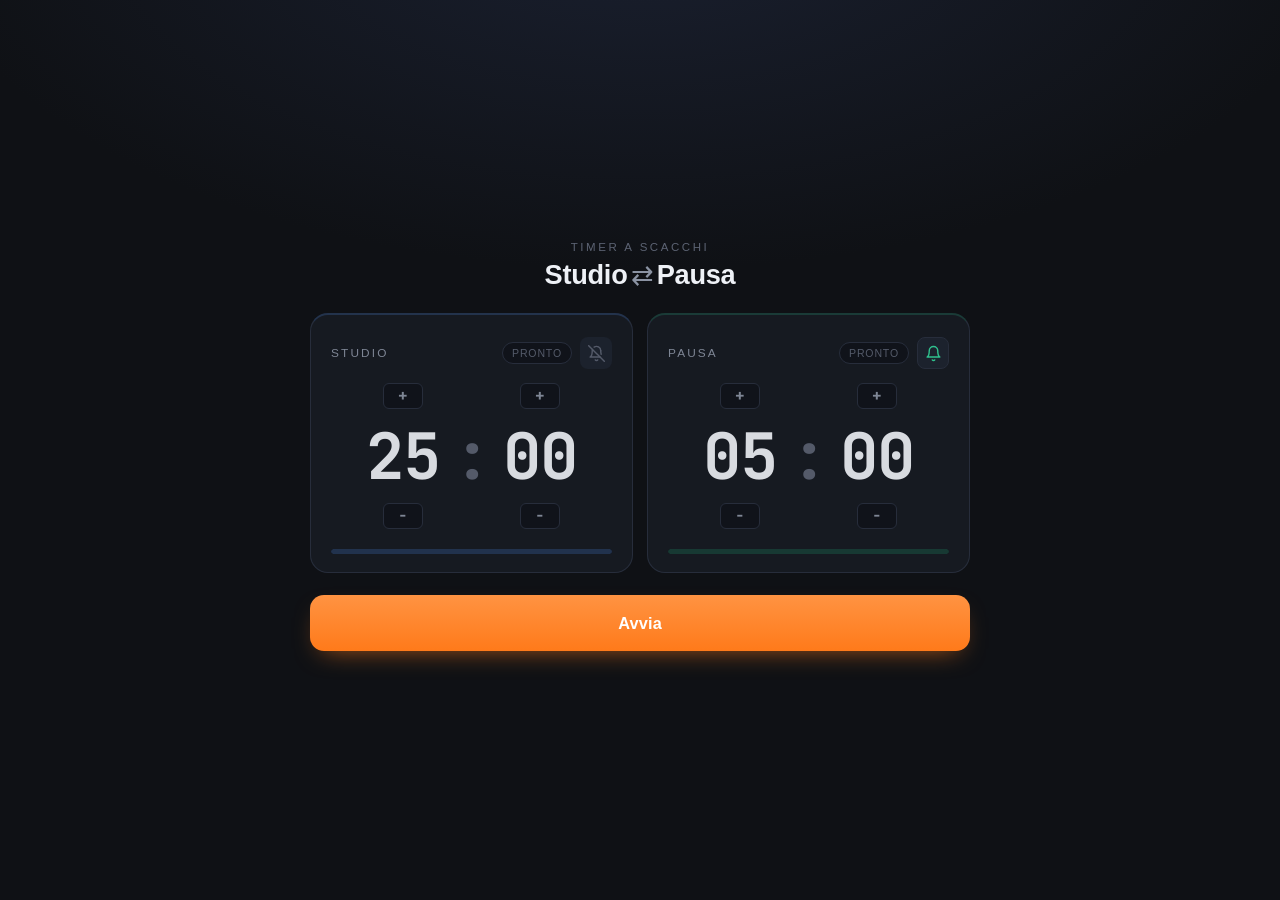
==== commit b67c37d1: "Refactor card editor layout and input handling: improve stepper alignment and input types for study " ====
--- a/pomodoro-scacchi.html
+++ b/pomodoro-scacchi.html
@@ -228,11 +228,11 @@
   .hidden{display:none !important;}
 
   /* ---- card editor (stato idle) ---- */
-  .stepper{display:flex;align-items:center;gap:6px;}
+  .stepper{display:flex;flex-direction:column;align-items:center;gap:5px;}
   .step-btn{
-    font-family:var(--mono);font-size:1.1rem;font-weight:700;
-    width:30px;height:30px;padding:0;
-    border:1px solid var(--line);border-radius:7px;
+    font-family:var(--mono);font-size:1rem;font-weight:700;
+    width:40px;height:26px;padding:0;
+    border:1px solid var(--line);border-radius:6px;
     background:var(--bg2);color:var(--muted);
     cursor:pointer;display:flex;align-items:center;justify-content:center;
     line-height:1;transition:background .12s,color .12s;
@@ -242,14 +242,14 @@
   .step-btn:active{background:var(--line);}
   .card-editor{
     display:flex;align-items:center;justify-content:center;
-    gap:8px;padding:10px 0 6px;
+    gap:4px;padding:6px 0 4px;
   }
   .card-editor .colon{
-    font-family:var(--mono);font-size:clamp(2rem,9vw,2.8rem);
+    font-family:var(--mono);font-size:clamp(2.9rem,13vw,4rem);
     font-weight:700;color:var(--faint);line-height:1;
   }
   .card-editor .step-val{
-    font-family:var(--mono);font-size:clamp(2.4rem,11vw,3.4rem);
+    font-family:var(--mono);font-size:clamp(2.9rem,13vw,4rem);
     font-weight:700;color:var(--text);
     width:2.4ch;text-align:center;
     background:transparent;border:0;padding:0;
@@ -260,6 +260,8 @@
   .card-editor .step-val::-webkit-inner-spin-button{-webkit-appearance:none;margin:0;}
   .card-editor .step-val:focus{outline:none;}
   .card-editor .step-val:focus-visible{outline:2px solid #ffffff66;border-radius:4px;}
+  .card[data-t="study"].idle .bar > i{background:rgba(91,157,255,.25);}
+  .card[data-t="break"].idle .bar > i{background:rgba(51,211,154,.22);}
 
   /* ---- sound icon button ---- */
   .sound-btn{
@@ -339,15 +341,15 @@
         </div>
         <div class="card-editor" id="studyEditor">
           <div class="stepper">
+            <button class="step-btn" id="studyMinInc" type="button" aria-label="Aumenta minuti studio">+</button>
+            <input class="step-val" id="studyMinVal" type="text" inputmode="numeric" value="25" autocomplete="off" aria-label="Minuti studio">
             <button class="step-btn" id="studyMinDec" type="button" aria-label="Diminuisci minuti studio">−</button>
-            <input class="step-val" id="studyMinVal" type="number" inputmode="numeric" min="0" max="999" value="25" aria-label="Minuti studio">
-            <button class="step-btn" id="studyMinInc" type="button" aria-label="Aumenta minuti studio">+</button>
           </div>
           <span class="colon">:</span>
           <div class="stepper">
+            <button class="step-btn" id="studySecInc" type="button" aria-label="Aumenta secondi studio">+</button>
+            <input class="step-val" id="studySecVal" type="text" inputmode="numeric" value="00" autocomplete="off" aria-label="Secondi studio">
             <button class="step-btn" id="studySecDec" type="button" aria-label="Diminuisci secondi studio">−</button>
-            <input class="step-val" id="studySecVal" type="number" inputmode="numeric" min="0" max="59" value="0" aria-label="Secondi studio">
-            <button class="step-btn" id="studySecInc" type="button" aria-label="Aumenta secondi studio">+</button>
           </div>
         </div>
         <div class="time hidden" id="timeStudy">25:00</div>
@@ -376,15 +378,15 @@
         </div>
         <div class="card-editor" id="breakEditor">
           <div class="stepper">
+            <button class="step-btn" id="breakMinInc" type="button" aria-label="Aumenta minuti pausa">+</button>
+            <input class="step-val" id="breakMinVal" type="text" inputmode="numeric" value="05" autocomplete="off" aria-label="Minuti pausa">
             <button class="step-btn" id="breakMinDec" type="button" aria-label="Diminuisci minuti pausa">−</button>
-            <input class="step-val" id="breakMinVal" type="number" inputmode="numeric" min="0" max="999" value="5" aria-label="Minuti pausa">
-            <button class="step-btn" id="breakMinInc" type="button" aria-label="Aumenta minuti pausa">+</button>
           </div>
           <span class="colon">:</span>
           <div class="stepper">
+            <button class="step-btn" id="breakSecInc" type="button" aria-label="Aumenta secondi pausa">+</button>
+            <input class="step-val" id="breakSecVal" type="text" inputmode="numeric" value="00" autocomplete="off" aria-label="Secondi pausa">
             <button class="step-btn" id="breakSecDec" type="button" aria-label="Diminuisci secondi pausa">−</button>
-            <input class="step-val" id="breakSecVal" type="number" inputmode="numeric" min="0" max="59" value="0" aria-label="Secondi pausa">
-            <button class="step-btn" id="breakSecInc" type="button" aria-label="Aumenta secondi pausa">+</button>
           </div>
         </div>
         <div class="time hidden" id="timeBreak">05:00</div>
@@ -462,10 +464,11 @@
     render();
   }
   function renderSteppers(){
-    studyMinVal.value=sMin;
-    studySecVal.value=sSec;
-    breakMinVal.value=bMin;
-    breakSecVal.value=bSec;
+    const ae=document.activeElement;
+    if(ae!==studyMinVal) studyMinVal.value=String(sMin).padStart(2,"0");
+    if(ae!==studySecVal) studySecVal.value=String(sSec).padStart(2,"0");
+    if(ae!==breakMinVal) breakMinVal.value=String(bMin).padStart(2,"0");
+    if(ae!==breakSecVal) breakSecVal.value=String(bSec).padStart(2,"0");
   }
 
   // ---------- audio (melodic chime) ----------
@@ -608,8 +611,8 @@
     pillStudy.textContent=pillText("study");
     pillBreak.textContent=pillText("break");
 
-    barStudy.style.width=(studyTotal>0? Math.max(0,Math.min(1,studyRem/studyTotal)):0)*100+"%";
-    barBreak.style.width=(breakTotal>0? Math.max(0,Math.min(1,breakRem/breakTotal)):0)*100+"%";
+    barStudy.style.width=(phase==="idle"?1:(studyTotal>0? Math.max(0,Math.min(1,studyRem/studyTotal)):0))*100+"%";
+    barBreak.style.width=(phase==="idle"?1:(breakTotal>0? Math.max(0,Math.min(1,breakRem/breakTotal)):0))*100+"%";
 
     if(phase==="idle"){
       mainBtn.textContent="Avvia"; mainBtn.disabled=false;
@@ -627,8 +630,8 @@
     breakEditor.classList.toggle("hidden", !isIdle);
     timeStudy.classList.toggle("hidden", isIdle);
     timeBreak.classList.toggle("hidden", isIdle);
-    barWrapStudy.classList.toggle("hidden", isIdle);
-    barWrapBreak.classList.toggle("hidden", isIdle);
+    barWrapStudy.classList.toggle("hidden", false);
+    barWrapBreak.classList.toggle("hidden", false);
 
     document.body.classList.toggle("ringing", ringing);
   }
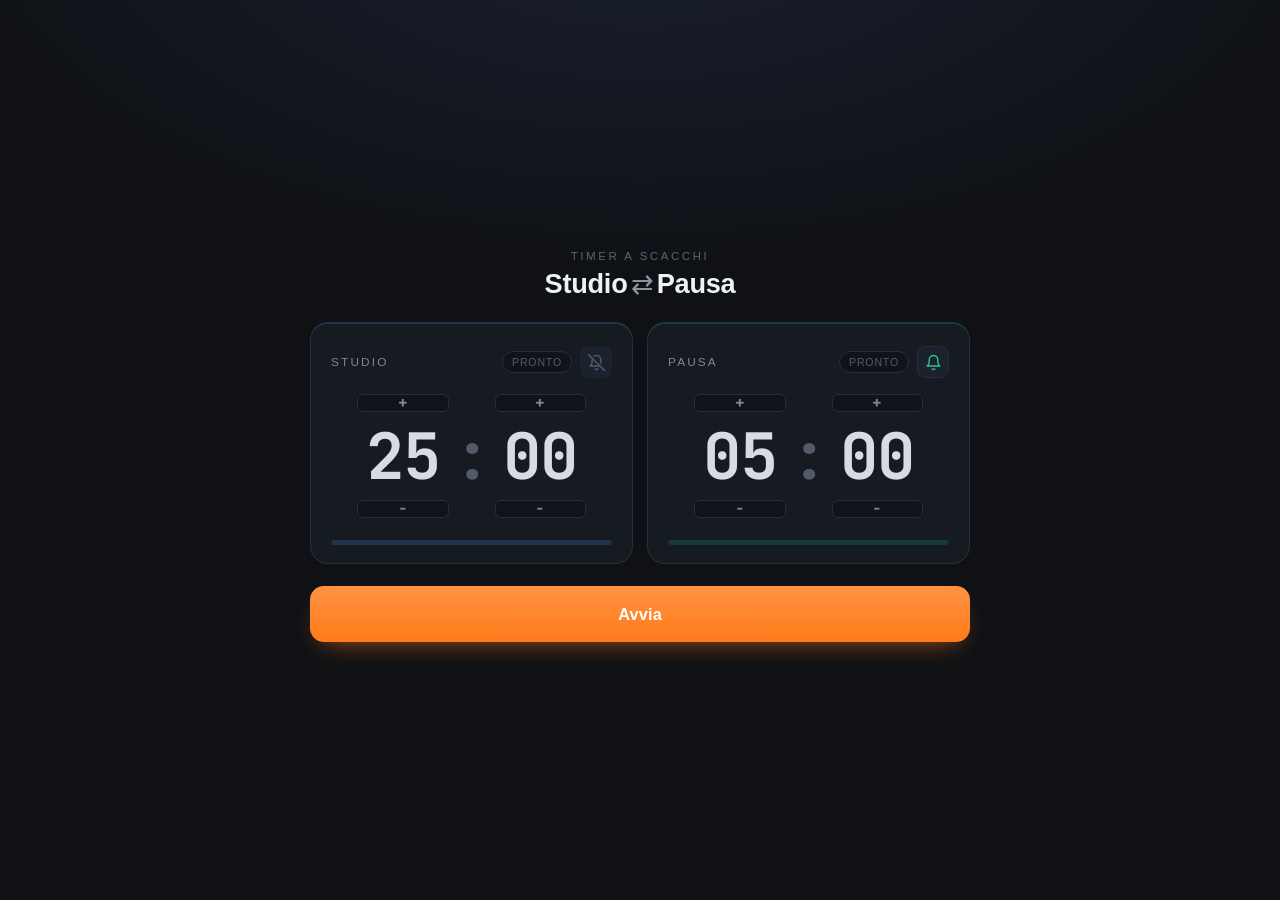
==== commit 0576386d: "Enhance card editor functionality: improve stepper behavior and input handling during active phases" ====
--- a/pomodoro-scacchi.html
+++ b/pomodoro-scacchi.html
@@ -228,18 +228,30 @@
   .hidden{display:none !important;}
 
   /* ---- card editor (stato idle) ---- */
-  .stepper{display:flex;flex-direction:column;align-items:center;gap:5px;}
+  .stepper{display:flex;flex-direction:column;align-items:center;}
   .step-btn{
     font-family:var(--mono);font-size:1rem;font-weight:700;
-    width:40px;height:26px;padding:0;
+    width:100%;height:18px;padding:0;
     border:1px solid var(--line);border-radius:6px;
     background:var(--bg2);color:var(--muted);
     cursor:pointer;display:flex;align-items:center;justify-content:center;
-    line-height:1;transition:background .12s,color .12s;
+    line-height:1;
+    transition:height .32s ease, opacity .22s ease, margin .32s ease, background .12s, color .12s;
     -webkit-tap-highlight-color:transparent;flex:0 0 auto;
+    overflow:hidden;margin:2px 0;
   }
   .step-btn:hover{background:var(--surface-2);color:var(--text);}
   .step-btn:active{background:var(--line);}
+  body.running .step-btn{height:0;margin:0;opacity:0;pointer-events:none;}
+  body.running .card-editor .step-val{pointer-events:none;}
+  .card[data-t="study"].active .card-editor .step-val{color:#bcd6ff;transition:color .25s;}
+  .card[data-t="break"].active .card-editor .step-val{color:#a9f0d6;transition:color .25s;}
+  .card.waiting .card-editor .step-val{color:var(--muted);}
+  .card.done .card-editor .step-val{color:var(--faint);}
+  .card[data-t="study"].active .card-editor .colon{color:rgba(91,157,255,.5);transition:color .25s;}
+  .card[data-t="break"].active .card-editor .colon{color:rgba(51,211,154,.5);transition:color .25s;}
+  .card.waiting .card-editor .colon{color:var(--faint);}
+  .card.done .card-editor .colon{color:var(--faint);}
   .card-editor{
     display:flex;align-items:center;justify-content:center;
     gap:4px;padding:6px 0 4px;
@@ -626,10 +638,21 @@
     resetBtn.classList.toggle("hidden", phase!=="running");
 
     const isIdle = phase==="idle";
-    studyEditor.classList.toggle("hidden", !isIdle);
-    breakEditor.classList.toggle("hidden", !isIdle);
-    timeStudy.classList.toggle("hidden", isIdle);
-    timeBreak.classList.toggle("hidden", isIdle);
+    document.body.classList.toggle("running", !isIdle);
+
+    if(!isIdle){
+      const sS=Math.max(0,Math.ceil(studyRem));
+      studyMinVal.value=String(Math.floor(sS/60)).padStart(2,"0");
+      studySecVal.value=String(sS%60).padStart(2,"0");
+      const bS=Math.max(0,Math.ceil(breakRem));
+      breakMinVal.value=String(Math.floor(bS/60)).padStart(2,"0");
+      breakSecVal.value=String(bS%60).padStart(2,"0");
+      [studyMinVal,studySecVal,breakMinVal,breakSecVal].forEach(el=>el.readOnly=true);
+    }else{
+      [studyMinVal,studySecVal,breakMinVal,breakSecVal].forEach(el=>el.readOnly=false);
+      renderSteppers();
+    }
+
     barWrapStudy.classList.toggle("hidden", false);
     barWrapBreak.classList.toggle("hidden", false);
 
@@ -659,7 +682,7 @@
   breakSecVal.addEventListener("input",()=>{ bSec=clamp(breakSecVal.value,0,59);  applyStep(); });
 
   [studyMinVal,studySecVal,breakMinVal,breakSecVal].forEach(el=>{
-    el.addEventListener("blur",()=>{ renderSteppers(); });
+    el.addEventListener("blur",()=>{ if(phase==="idle") renderSteppers(); });
   });
 
   studySoundBtn.addEventListener("click", ()=>{
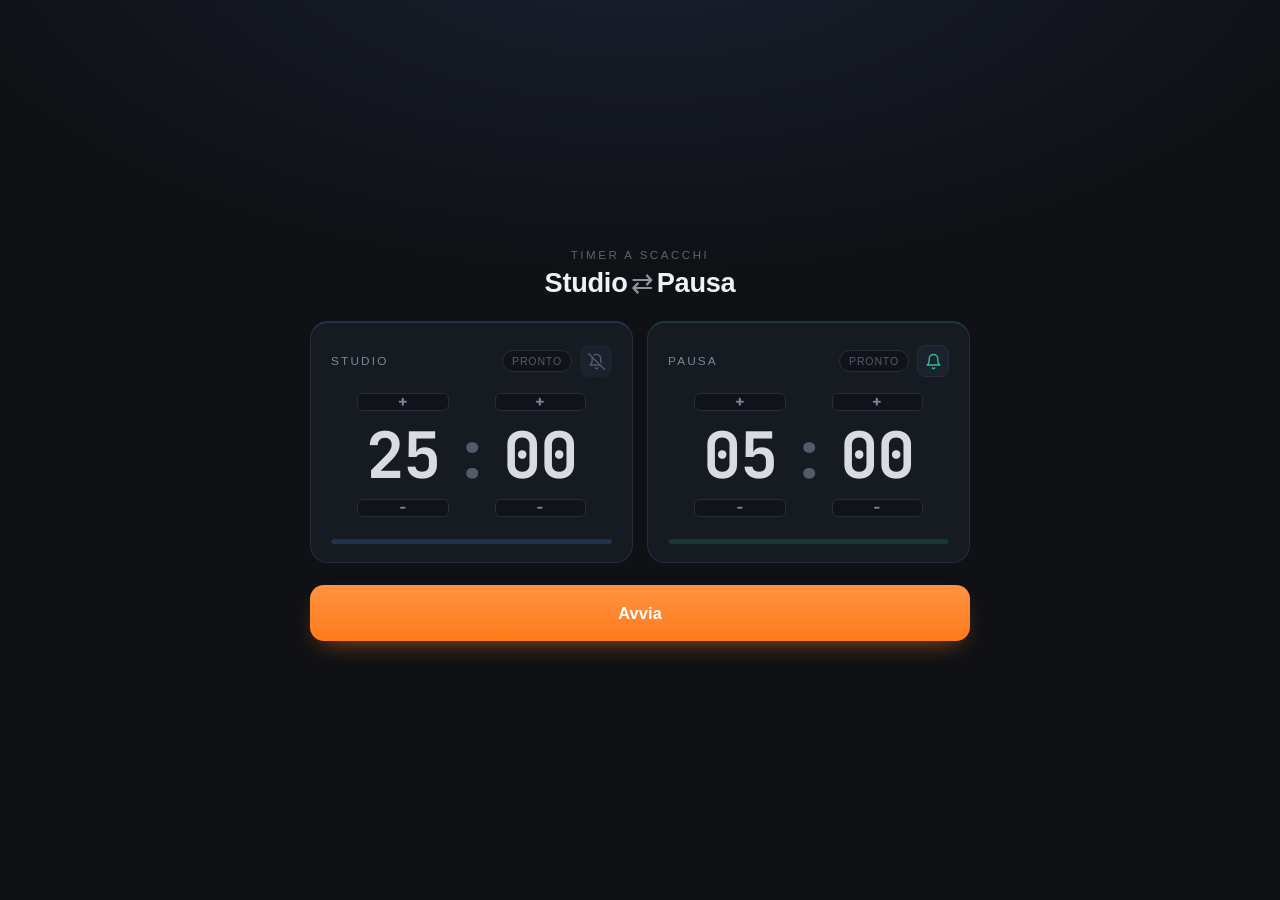
==== commit a86e452f: "Add slide-in effect for reset button during active phases" ====
--- a/pomodoro-scacchi.html
+++ b/pomodoro-scacchi.html
@@ -316,6 +316,24 @@
     animation:vig 1s ease-in-out infinite;
   }
   @keyframes vig{50%{box-shadow:inset 0 0 150px 18px rgba(255,77,82,.30);}}
+
+  /* ---- reset button slide-in ---- */
+  #resetBtn{
+    min-height:0;
+    max-height:0;
+    opacity:0;
+    overflow:hidden;
+    pointer-events:none;
+    margin-top:-10px;
+    transition:max-height .35s ease, opacity .28s ease, margin-top .35s ease;
+  }
+  body.running #resetBtn{
+    min-height:48px;
+    max-height:56px;
+    opacity:1;
+    pointer-events:auto;
+    margin-top:0;
+  }
 
   @media (prefers-reduced-motion: reduce){
     *{animation:none !important;}
@@ -414,7 +432,7 @@
         Ferma suono
       </button>
       <button class="btn primary" id="mainBtn" type="button">Avvia</button>
-      <button class="btn ghost hidden" id="resetBtn" type="button">Reset</button>
+      <button class="btn ghost" id="resetBtn" type="button">Reset</button>
     </div>
 
 
@@ -635,7 +653,6 @@
     }
 
     stopBtn.classList.toggle("hidden", !ringing);
-    resetBtn.classList.toggle("hidden", phase!=="running");
 
     const isIdle = phase==="idle";
     document.body.classList.toggle("running", !isIdle);
